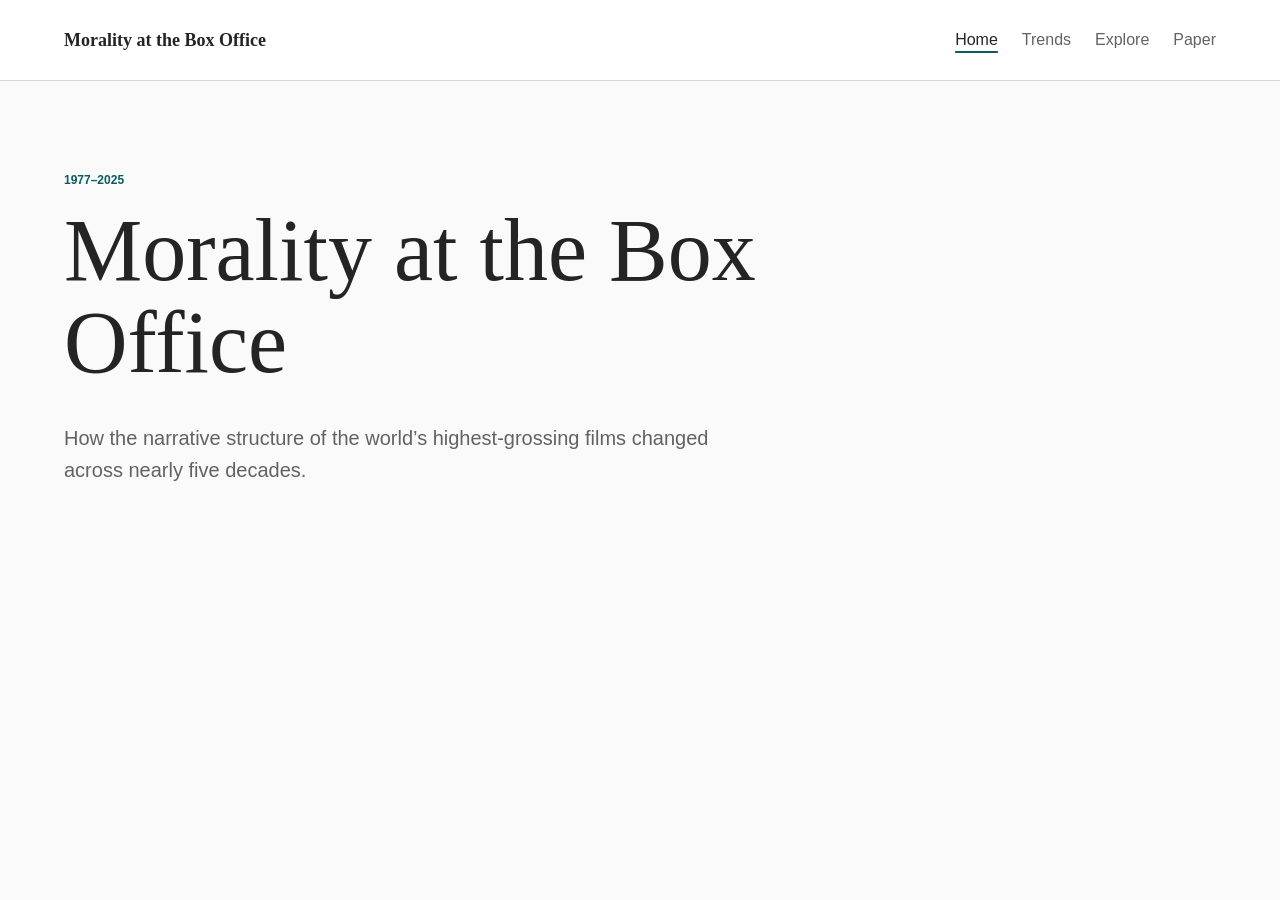
==== index.html @ e407e2e2 "Create initial static site structure" ====
<!doctype html>
<html lang="en">
  <head>
    <meta charset="utf-8">
    <meta name="viewport" content="width=device-width, initial-scale=1">
    <meta name="description" content="Explore narrative change in the highest-grossing films worldwide from 1977 to 2025.">
    <title>Morality at the Box Office</title>
    <link rel="stylesheet" href="css/style.css">
    <script src="js/main.js" defer></script>
  </head>
  <body>
    <a class="skip-link" href="#main-content">Skip to main content</a>
    <header class="site-header">
      <div class="site-header__inner">
        <a class="site-title" href="index.html">Morality at the Box Office</a>
        <nav aria-label="Primary navigation">
          <ul class="site-nav">
            <li><a href="index.html" aria-current="page">Home</a></li>
            <li><a href="trends.html">Trends</a></li>
            <li><a href="explore.html">Explore</a></li>
            <li><a href="paper.html">Paper</a></li>
          </ul>
        </nav>
      </div>
    </header>

    <main id="main-content" class="page-shell">
      <header class="page-intro">
        <p class="eyebrow">1977–2025</p>
        <h1>Morality at the Box Office</h1>
        <p class="lede">How the narrative structure of the world’s highest-grossing films changed across nearly five decades.</p>
      </header>
    </main>
  </body>
</html>
---- css/style.css ----
:root {
  color-scheme: light;
  --background: #fafafa;
  --surface: #ffffff;
  --text: #242424;
  --muted: #626262;
  --accent: #0b5b61;
  --border: #d6d6d2;
  --page-width: 72rem;
}

*,
*::before,
*::after {
  box-sizing: border-box;
}

html {
  font-family: Arial, Helvetica, sans-serif;
  line-height: 1.5;
  background: var(--background);
  color: var(--text);
}

body {
  min-height: 100vh;
  margin: 0;
}

a {
  color: inherit;
}

a:focus-visible {
  outline: 3px solid var(--accent);
  outline-offset: 4px;
}

.skip-link {
  position: fixed;
  z-index: 10;
  top: 1rem;
  left: 1rem;
  padding: 0.75rem 1rem;
  background: var(--text);
  color: var(--surface);
  transform: translateY(-200%);
}

.skip-link:focus {
  transform: translateY(0);
}

.site-header {
  border-bottom: 1px solid var(--border);
  background: var(--surface);
}

.site-header__inner {
  display: flex;
  align-items: center;
  justify-content: space-between;
  width: min(100% - 3rem, var(--page-width));
  min-height: 5rem;
  margin-inline: auto;
  gap: 2rem;
}

.site-title {
  font-family: Georgia, "Times New Roman", serif;
  font-size: 1.125rem;
  font-weight: 700;
  text-decoration: none;
}

.site-nav {
  display: flex;
  flex-wrap: wrap;
  margin: 0;
  padding: 0;
  gap: 0.25rem 1.5rem;
  list-style: none;
}

.site-nav a {
  display: block;
  padding-block: 0.75rem;
  color: var(--muted);
  text-decoration: none;
}

.site-nav a:hover,
.site-nav a[aria-current="page"] {
  color: var(--text);
  text-decoration: underline;
  text-decoration-color: var(--accent);
  text-decoration-thickness: 2px;
  text-underline-offset: 0.4rem;
}

.page-shell {
  width: min(100% - 3rem, var(--page-width));
  margin-inline: auto;
  padding-block: clamp(4rem, 10vh, 8rem);
}

.page-intro {
  max-width: 48rem;
}

.eyebrow {
  margin: 0 0 1rem;
  color: var(--accent);
  font-size: 0.75rem;
  font-weight: 700;
  letter-spacing: 0;
  text-transform: uppercase;
}

h1 {
  max-width: 16ch;
  margin: 0;
  font-family: Georgia, "Times New Roman", serif;
  font-size: clamp(2.5rem, 7vw, 5.5rem);
  font-weight: 400;
  line-height: 1.05;
  letter-spacing: 0;
}

.lede {
  max-width: 42rem;
  margin: 2rem 0 0;
  color: var(--muted);
  font-size: 1.25rem;
  line-height: 1.6;
}

@media (max-width: 42rem) {
  .site-header__inner {
    align-items: flex-start;
    flex-direction: column;
    width: min(100% - 2rem, var(--page-width));
    padding-block: 1.25rem;
    gap: 0.5rem;
  }

  .site-nav {
    gap: 0 1.25rem;
  }

  .page-shell {
    width: min(100% - 2rem, var(--page-width));
    padding-block: 4rem;
  }

  h1 {
    font-size: 2.75rem;
  }

  .lede {
    font-size: 1.125rem;
  }
}
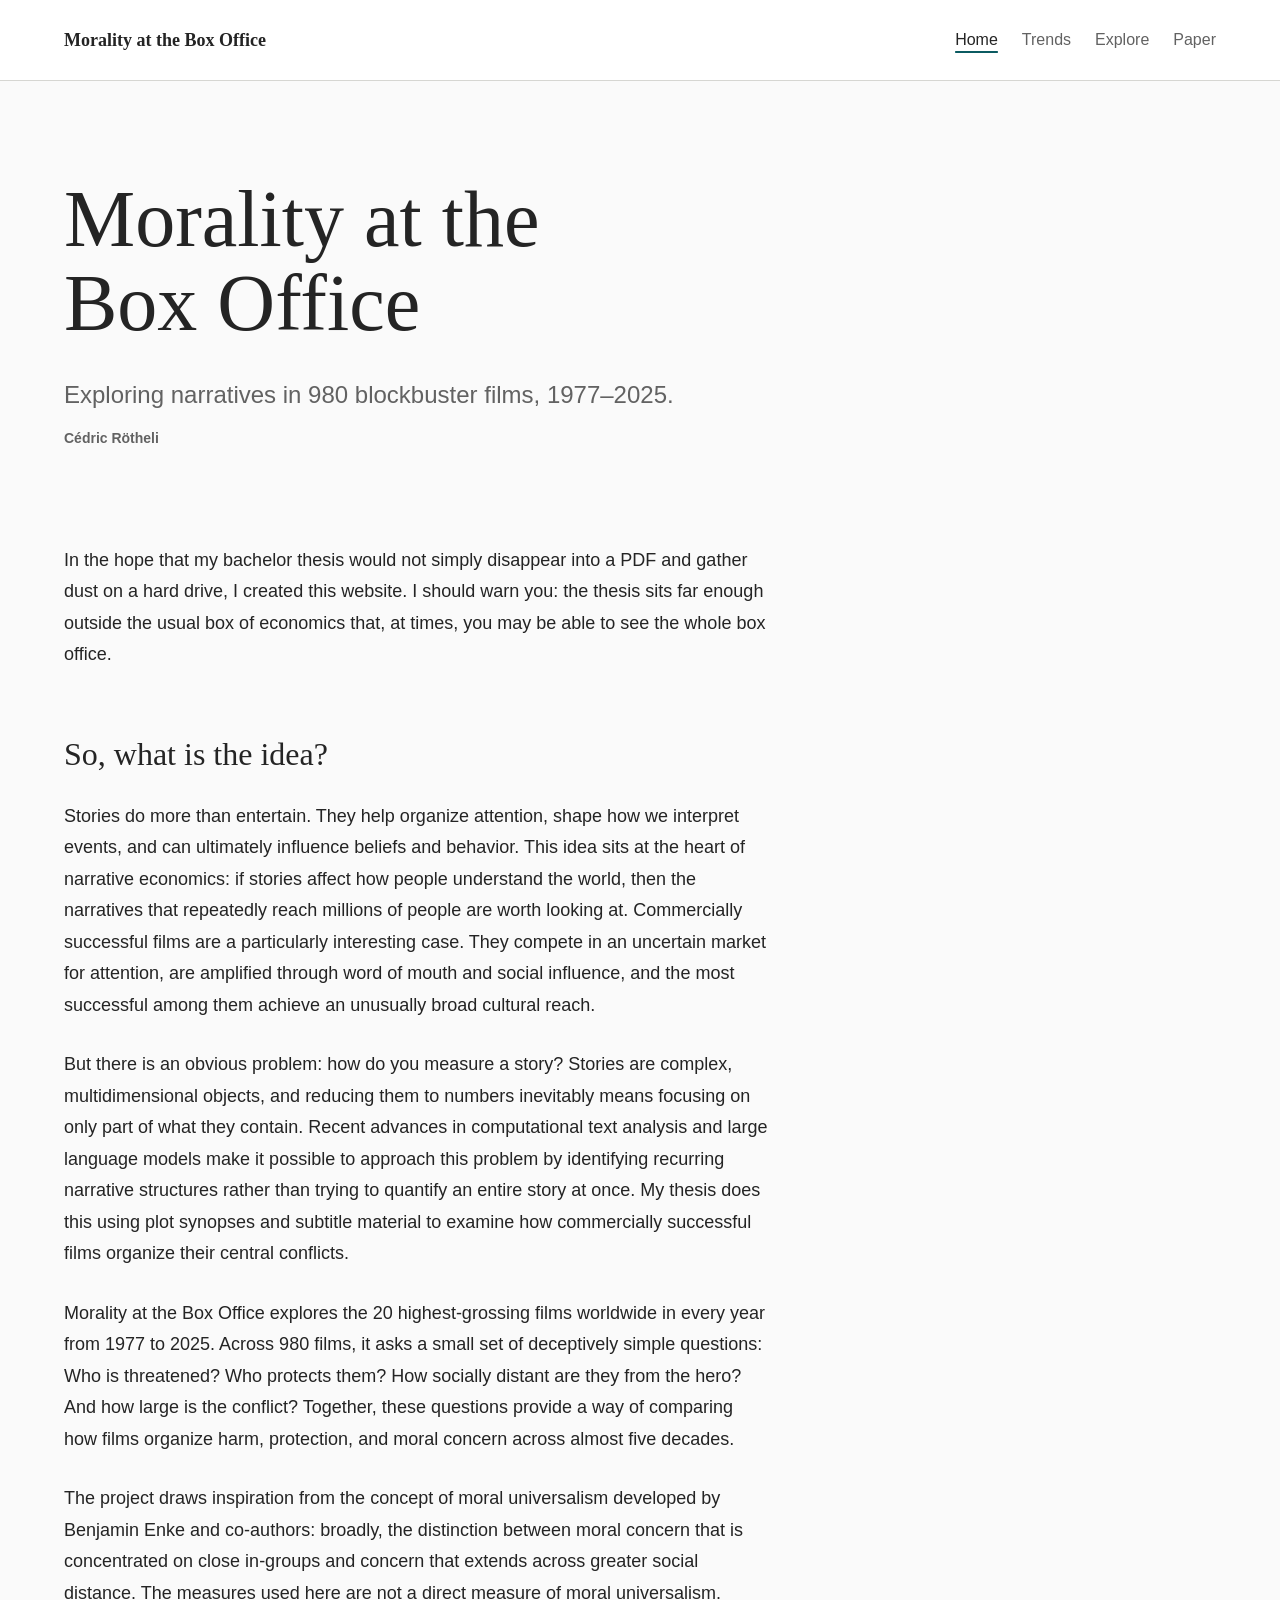
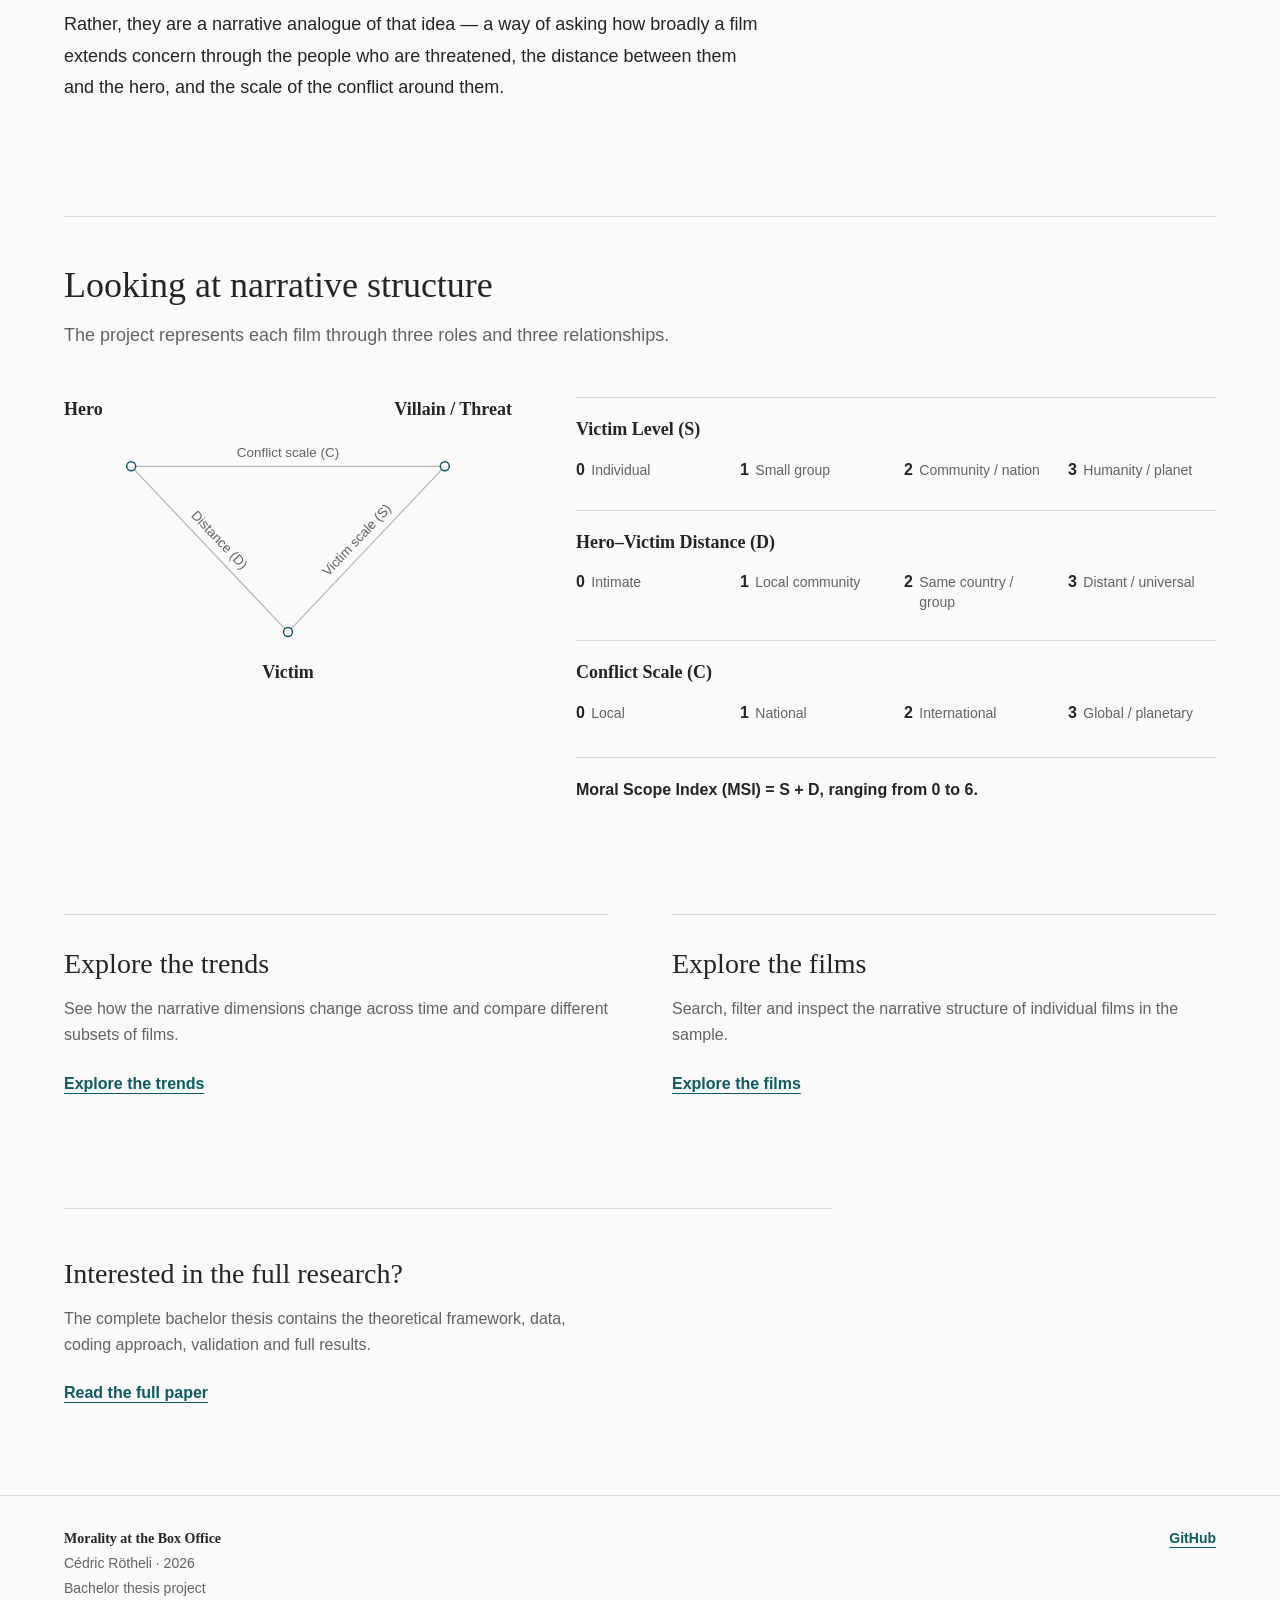
==== commit ffd218f5: "Polish site and add favicon" ====
--- a/index.html
+++ b/index.html
@@ -3,10 +3,10 @@
   <head>
     <meta charset="utf-8">
     <meta name="viewport" content="width=device-width, initial-scale=1">
-    <meta name="description" content="Explore narrative change in the highest-grossing films worldwide from 1977 to 2025.">
+    <meta name="description" content="An interactive narrative economics project exploring 980 blockbuster films from 1977 to 2025.">
     <title>Morality at the Box Office</title>
+    <link rel="icon" href="favicon.svg" type="image/svg+xml">
     <link rel="stylesheet" href="css/style.css">
-    <script src="js/main.js" defer></script>
   </head>
   <body>
     <a class="skip-link" href="#main-content">Skip to main content</a>
@@ -24,12 +24,143 @@
       </div>
     </header>
 
-    <main id="main-content" class="page-shell">
-      <header class="page-intro">
-        <p class="eyebrow">1977–2025</p>
+    <main id="main-content" class="page-shell home-page">
+      <header class="home-hero">
         <h1>Morality at the Box Office</h1>
-        <p class="lede">How the narrative structure of the world’s highest-grossing films changed across nearly five decades.</p>
+        <p>Exploring narratives in 980 blockbuster films, 1977–2025.</p>
+        <p class="home-hero__byline">Cédric Rötheli</p>
       </header>
+
+      <article class="home-introduction" aria-label="Project introduction">
+        <p>
+          In the hope that my bachelor thesis would not simply disappear into a PDF and gather dust on a hard drive, I created this website. I should warn you: the thesis sits far enough outside the usual box of economics that, at times, you may be able to see the whole box office.
+        </p>
+
+        <h2>So, what is the idea?</h2>
+
+        <p>
+          Stories do more than entertain. They help organize attention, shape how we interpret events, and can ultimately influence beliefs and behavior. This idea sits at the heart of narrative economics: if stories affect how people understand the world, then the narratives that repeatedly reach millions of people are worth looking at. Commercially successful films are a particularly interesting case. They compete in an uncertain market for attention, are amplified through word of mouth and social influence, and the most successful among them achieve an unusually broad cultural reach.
+        </p>
+
+        <p>
+          But there is an obvious problem: how do you measure a story? Stories are complex, multidimensional objects, and reducing them to numbers inevitably means focusing on only part of what they contain. Recent advances in computational text analysis and large language models make it possible to approach this problem by identifying recurring narrative structures rather than trying to quantify an entire story at once. My thesis does this using plot synopses and subtitle material to examine how commercially successful films organize their central conflicts.
+        </p>
+
+        <p>
+          Morality at the Box Office explores the 20 highest-grossing films worldwide in every year from 1977 to 2025. Across 980 films, it asks a small set of deceptively simple questions: Who is threatened? Who protects them? How socially distant are they from the hero? And how large is the conflict? Together, these questions provide a way of comparing how films organize harm, protection, and moral concern across almost five decades.
+        </p>
+
+        <p>
+          The project draws inspiration from the concept of moral universalism developed by Benjamin Enke and co-authors: broadly, the distinction between moral concern that is concentrated on close in-groups and concern that extends across greater social distance. The measures used here are not a direct measure of moral universalism. Rather, they are a narrative analogue of that idea — a way of asking how broadly a film extends concern through the people who are threatened, the distance between them and the hero, and the scale of the conflict around them.
+        </p>
+      </article>
+
+      <section class="home-section home-concept" aria-labelledby="home-concept-title">
+        <header class="home-section__header">
+          <h2 id="home-concept-title">Looking at narrative structure</h2>
+          <p>The project represents each film through three roles and three relationships.</p>
+        </header>
+
+        <div class="home-concept__layout">
+          <div
+            class="home-narrative"
+            role="img"
+            aria-label="A triangle links Hero, Villain or Threat, and Victim. Hero to Victim represents Distance D. Villain or Threat to Victim represents Victim scale S. Hero to Villain or Threat represents Conflict scale C."
+          >
+            <div class="narrative-triangle__top">
+              <div class="narrative-triangle__vertex"><strong>Hero</strong></div>
+              <div class="narrative-triangle__vertex"><strong>Villain / Threat</strong></div>
+            </div>
+
+            <svg class="narrative-triangle__svg" viewBox="0 0 400 220" aria-hidden="true" focusable="false">
+              <path id="home-conflict-edge" class="narrative-triangle__edge" d="M 60 36 L 340 36"></path>
+              <path id="home-distance-edge" class="narrative-triangle__edge" d="M 60 36 L 200 184"></path>
+              <path id="home-victim-edge" class="narrative-triangle__edge" d="M 200 184 L 340 36"></path>
+
+              <text class="narrative-triangle__edge-label" dy="-8">
+                <textPath href="#home-conflict-edge" startOffset="50%" text-anchor="middle">Conflict scale (C)</textPath>
+              </text>
+              <text class="narrative-triangle__edge-label" dy="-8">
+                <textPath href="#home-distance-edge" startOffset="50%" text-anchor="middle">Distance (D)</textPath>
+              </text>
+              <text class="narrative-triangle__edge-label" dy="-8">
+                <textPath href="#home-victim-edge" startOffset="50%" text-anchor="middle">Victim scale (S)</textPath>
+              </text>
+
+              <circle class="narrative-triangle__point" cx="60" cy="36" r="4"></circle>
+              <circle class="narrative-triangle__point" cx="340" cy="36" r="4"></circle>
+              <circle class="narrative-triangle__point" cx="200" cy="184" r="4"></circle>
+            </svg>
+
+            <div class="narrative-triangle__vertex narrative-triangle__victim"><strong>Victim</strong></div>
+          </div>
+
+          <div class="home-scales">
+            <section class="home-scale" aria-labelledby="victim-level-scale-title">
+              <h3 id="victim-level-scale-title">Victim Level (S)</h3>
+              <dl>
+                <div><dt>0</dt><dd>Individual</dd></div>
+                <div><dt>1</dt><dd>Small group</dd></div>
+                <div><dt>2</dt><dd>Community / nation</dd></div>
+                <div><dt>3</dt><dd>Humanity / planet</dd></div>
+              </dl>
+            </section>
+
+            <section class="home-scale" aria-labelledby="hero-victim-scale-title">
+              <h3 id="hero-victim-scale-title">Hero–Victim Distance (D)</h3>
+              <dl>
+                <div><dt>0</dt><dd>Intimate</dd></div>
+                <div><dt>1</dt><dd>Local community</dd></div>
+                <div><dt>2</dt><dd>Same country / group</dd></div>
+                <div><dt>3</dt><dd>Distant / universal</dd></div>
+              </dl>
+            </section>
+
+            <section class="home-scale" aria-labelledby="conflict-scale-title">
+              <h3 id="conflict-scale-title">Conflict Scale (C)</h3>
+              <dl>
+                <div><dt>0</dt><dd>Local</dd></div>
+                <div><dt>1</dt><dd>National</dd></div>
+                <div><dt>2</dt><dd>International</dd></div>
+                <div><dt>3</dt><dd>Global / planetary</dd></div>
+              </dl>
+            </section>
+
+            <p class="home-scales__note">Moral Scope Index (MSI) = S + D, ranging from 0 to 6.</p>
+          </div>
+        </div>
+      </section>
+
+      <div class="home-next-steps">
+        <section class="home-next-step" aria-labelledby="home-trends-title">
+          <h2 id="home-trends-title">Explore the trends</h2>
+          <p>See how the narrative dimensions change across time and compare different subsets of films.</p>
+          <a class="home-text-link" href="trends.html">Explore the trends</a>
+        </section>
+
+        <section class="home-next-step" aria-labelledby="home-films-title">
+          <h2 id="home-films-title">Explore the films</h2>
+          <p>Search, filter and inspect the narrative structure of individual films in the sample.</p>
+          <a class="home-text-link" href="explore.html">Explore the films</a>
+        </section>
+      </div>
+
+      <section class="home-paper" aria-labelledby="home-paper-title">
+        <h2 id="home-paper-title">Interested in the full research?</h2>
+        <p>The complete bachelor thesis contains the theoretical framework, data, coding approach, validation and full results.</p>
+        <a class="home-text-link" href="paper.html">Read the full paper</a>
+      </section>
     </main>
+
+    <footer class="site-footer">
+      <div class="site-footer__inner">
+        <div class="site-footer__text">
+          <p class="site-footer__title">Morality at the Box Office</p>
+          <p>Cédric Rötheli · 2026</p>
+          <p>Bachelor thesis project</p>
+        </div>
+        <a href="https://github.com/Cedric-Roetheli/morality-at-the-box-office">GitHub</a>
+      </div>
+    </footer>
   </body>
 </html>
--- a/css/style.css
+++ b/css/style.css
@@ -135,6 +135,958 @@
   line-height: 1.6;
 }
 
+.home-page {
+  padding-top: 6rem;
+}
+
+.home-hero {
+  max-width: 54rem;
+}
+
+.home-hero h1 {
+  max-width: 15ch;
+  font-size: 5rem;
+}
+
+.home-hero p {
+  max-width: 40rem;
+  margin: 2rem 0 0;
+  color: var(--muted);
+  font-size: 1.5rem;
+  line-height: 1.5;
+}
+
+.home-hero .home-hero__byline {
+  margin-top: 1rem;
+  font-size: 0.875rem;
+  font-weight: 700;
+  line-height: 1.4;
+}
+
+.home-introduction {
+  max-width: 44rem;
+  margin-top: 6rem;
+  font-size: 1.125rem;
+  line-height: 1.75;
+}
+
+.home-introduction h2 {
+  margin: 4rem 0 1.5rem;
+  font-family: Georgia, "Times New Roman", serif;
+  font-size: 2rem;
+  font-weight: 400;
+  line-height: 1.2;
+}
+
+.home-introduction p {
+  margin: 1.75rem 0 0;
+}
+
+.home-introduction > p:first-child {
+  margin-top: 0;
+}
+
+.home-section {
+  margin-top: 7rem;
+  padding-top: 3rem;
+  border-top: 1px solid var(--border);
+}
+
+.home-section__header {
+  max-width: 46rem;
+}
+
+.home-section__header h2 {
+  margin: 0;
+  font-family: Georgia, "Times New Roman", serif;
+  font-size: 2.25rem;
+  font-weight: 400;
+  line-height: 1.15;
+}
+
+.home-section__header p {
+  margin: 1rem 0 0;
+  color: var(--muted);
+  font-size: 1.125rem;
+}
+
+.home-concept__layout {
+  display: grid;
+  grid-template-columns: minmax(18rem, 28rem) minmax(0, 1fr);
+  align-items: start;
+  margin-top: 3rem;
+  gap: 4rem;
+}
+
+.home-narrative {
+  width: min(100%, 30rem);
+  min-width: 0;
+}
+
+.home-narrative .narrative-triangle__vertex {
+  font-family: Georgia, "Times New Roman", serif;
+  font-size: 1.125rem;
+}
+
+.home-scales {
+  min-width: 0;
+}
+
+.home-scale {
+  padding-top: 1.25rem;
+  border-top: 1px solid var(--border);
+}
+
+.home-scale + .home-scale {
+  margin-top: 1.75rem;
+}
+
+.home-scale h3 {
+  margin: 0 0 1rem;
+  font-family: Georgia, "Times New Roman", serif;
+  font-size: 1.125rem;
+  line-height: 1.3;
+}
+
+.home-scale dl {
+  display: grid;
+  grid-template-columns: repeat(4, minmax(0, 1fr));
+  margin: 0;
+  gap: 0.75rem 1rem;
+}
+
+.home-scale dl > div {
+  display: flex;
+  min-width: 0;
+  align-items: baseline;
+  gap: 0.4rem;
+}
+
+.home-scale dt {
+  flex: 0 0 auto;
+  color: var(--text);
+  font-weight: 700;
+  font-variant-numeric: tabular-nums;
+}
+
+.home-scale dd {
+  margin: 0;
+  color: var(--muted);
+  font-size: 0.875rem;
+  line-height: 1.4;
+}
+
+.home-scales__note {
+  margin: 2rem 0 0;
+  padding-top: 1.25rem;
+  border-top: 1px solid var(--border);
+  font-weight: 700;
+}
+
+.home-next-steps {
+  display: grid;
+  grid-template-columns: repeat(2, minmax(0, 1fr));
+  margin-top: 7rem;
+  gap: 4rem;
+}
+
+.home-next-step,
+.home-paper {
+  padding-top: 2rem;
+  border-top: 1px solid var(--border);
+}
+
+.home-next-step h2,
+.home-paper h2 {
+  margin: 0;
+  font-family: Georgia, "Times New Roman", serif;
+  font-size: 1.75rem;
+  font-weight: 400;
+  line-height: 1.2;
+}
+
+.home-next-step p,
+.home-paper p {
+  max-width: 34rem;
+  margin: 1rem 0 0;
+  color: var(--muted);
+  line-height: 1.6;
+}
+
+.home-text-link {
+  display: inline-block;
+  margin-top: 1.5rem;
+  color: var(--accent);
+  font-weight: 700;
+  text-decoration-thickness: 1px;
+  text-underline-offset: 0.25rem;
+}
+
+.home-text-link:hover {
+  text-decoration-thickness: 2px;
+}
+
+.home-paper {
+  max-width: 48rem;
+  margin-top: 7rem;
+  padding-top: 3rem;
+}
+
+.film-explorer {
+  margin-top: 4rem;
+}
+
+.film-controls {
+  margin-bottom: 1.5rem;
+}
+
+.film-controls__primary,
+.film-controls__secondary {
+  display: grid;
+  align-items: end;
+  gap: 1.5rem;
+}
+
+.film-controls__primary {
+  grid-template-columns: minmax(0, 30rem) minmax(18rem, 26rem);
+}
+
+.film-controls__secondary {
+  grid-template-columns: repeat(auto-fit, minmax(11rem, 1fr));
+  margin-top: 1.25rem;
+}
+
+.film-control label {
+  display: block;
+  margin-bottom: 0.5rem;
+  font-weight: 700;
+}
+
+.film-search input,
+.film-control select {
+  width: 100%;
+  min-height: 3rem;
+  padding: 0.75rem 1rem;
+  border: 1px solid var(--border);
+  background: var(--surface);
+  color: var(--text);
+  font: inherit;
+}
+
+.film-search input:focus-visible,
+.film-control select:focus-visible {
+  border-color: var(--accent);
+  outline: 3px solid var(--accent);
+  outline-offset: 2px;
+}
+
+.film-year-range__header {
+  display: flex;
+  align-items: baseline;
+  justify-content: space-between;
+  margin-bottom: 0.5rem;
+  gap: 1rem;
+  font-weight: 700;
+}
+
+.film-year-range__header output {
+  color: var(--accent);
+  font-variant-numeric: tabular-nums;
+}
+
+.film-year-range__sliders {
+  display: grid;
+  grid-template-columns: repeat(2, minmax(0, 1fr));
+  gap: 1rem;
+}
+
+.film-year-range__slider label {
+  margin-bottom: 0.125rem;
+  color: var(--muted);
+  font-size: 0.75rem;
+  font-weight: 400;
+}
+
+.film-year-range__slider input {
+  width: 100%;
+  min-height: 1.5rem;
+  margin: 0;
+  accent-color: var(--accent);
+}
+
+.film-year-range__slider input:focus-visible {
+  outline: 3px solid var(--accent);
+  outline-offset: 2px;
+}
+
+.film-result-count {
+  margin: 0 0 0.75rem;
+  color: var(--muted);
+  font-size: 0.875rem;
+  font-variant-numeric: tabular-nums;
+}
+
+.film-list {
+  margin: 0;
+  padding: 0;
+  border-top: 1px solid var(--border);
+  list-style: none;
+}
+
+.film-list__item {
+  border-bottom: 1px solid var(--border);
+}
+
+.film-list__link {
+  display: grid;
+  grid-template-columns: minmax(14rem, 2fr) minmax(24rem, 3fr);
+  align-items: center;
+  padding-block: 1.5rem;
+  gap: 2rem;
+  text-decoration: none;
+}
+
+.film-list__link:hover .film-list__title {
+  text-decoration: underline;
+  text-decoration-color: var(--accent);
+  text-decoration-thickness: 2px;
+  text-underline-offset: 0.25rem;
+}
+
+.film-list__title {
+  margin: 0;
+  font-family: Georgia, "Times New Roman", serif;
+  font-size: 1.375rem;
+  line-height: 1.3;
+}
+
+.film-list__facts {
+  display: grid;
+  grid-template-columns: repeat(3, minmax(0, 1fr));
+  margin: 0;
+  gap: 1.5rem;
+}
+
+.film-list__fact dt {
+  margin-bottom: 0.25rem;
+  color: var(--muted);
+  font-size: 0.75rem;
+  font-weight: 700;
+  letter-spacing: 0;
+  text-transform: uppercase;
+}
+
+.film-list__fact dd {
+  margin: 0;
+  font-variant-numeric: tabular-nums;
+}
+
+.film-list__status {
+  margin: 0;
+  padding-block: 1.5rem;
+  border-bottom: 1px solid var(--border);
+  color: var(--muted);
+}
+
+.film-list__status--error {
+  color: #8a2f2a;
+}
+
+.back-link {
+  display: inline-block;
+  margin-bottom: 3rem;
+  color: var(--accent);
+  font-weight: 700;
+  text-underline-offset: 0.25rem;
+}
+
+.film-detail__header {
+  display: grid;
+  grid-template-columns: minmax(0, 1fr) minmax(20rem, 26rem);
+  align-items: start;
+  gap: 4rem;
+}
+
+.film-detail__heading {
+  min-width: 0;
+}
+
+.narrative-structure {
+  min-width: 0;
+}
+
+.narrative-structure h2 {
+  margin: 0 0 1.5rem;
+  font-family: Georgia, "Times New Roman", serif;
+  font-size: 1.375rem;
+  line-height: 1.3;
+}
+
+.narrative-triangle__top {
+  display: grid;
+  grid-template-columns: repeat(2, minmax(0, 1fr));
+  align-items: end;
+  gap: 2rem;
+}
+
+.narrative-triangle__top .narrative-triangle__vertex:last-child {
+  text-align: right;
+}
+
+.narrative-triangle__vertex {
+  min-width: 0;
+  font-size: 0.875rem;
+  line-height: 1.35;
+  overflow-wrap: anywhere;
+}
+
+.narrative-triangle__role {
+  display: block;
+  margin-bottom: 0.25rem;
+  color: var(--muted);
+  font-size: 0.6875rem;
+  font-weight: 700;
+  letter-spacing: 0;
+  text-transform: uppercase;
+}
+
+.narrative-triangle__vertex strong {
+  font-weight: 700;
+}
+
+.narrative-triangle__svg {
+  display: block;
+  width: 100%;
+  height: auto;
+  margin-block: 0.25rem -0.75rem;
+  overflow: visible;
+}
+
+.narrative-triangle__edge {
+  fill: none;
+  stroke: var(--muted);
+  stroke-width: 1.25;
+  opacity: 0.45;
+  vector-effect: non-scaling-stroke;
+}
+
+.narrative-triangle__point {
+  fill: var(--surface);
+  stroke: var(--accent);
+  stroke-width: 1.5;
+  vector-effect: non-scaling-stroke;
+}
+
+.narrative-triangle__edge-label {
+  fill: var(--muted);
+  font-family: Arial, Helvetica, sans-serif;
+  font-size: 12px;
+  letter-spacing: 0;
+}
+
+.narrative-triangle__victim {
+  width: min(100%, 24rem);
+  margin-inline: auto;
+  text-align: center;
+}
+
+.film-detail__sections {
+  display: grid;
+  grid-template-columns: repeat(2, minmax(0, 1fr));
+  margin-top: 4rem;
+  border-top: 1px solid var(--border);
+  column-gap: 4rem;
+}
+
+.film-detail__section {
+  padding-block: 2rem;
+  border-bottom: 1px solid var(--border);
+}
+
+.film-detail__section h2 {
+  margin: 0 0 1.5rem;
+  font-family: Georgia, "Times New Roman", serif;
+  font-size: 1.375rem;
+  line-height: 1.3;
+}
+
+.film-detail__facts {
+  display: grid;
+  grid-template-columns: repeat(2, minmax(0, 1fr));
+  margin: 0;
+  gap: 1.5rem;
+}
+
+.film-detail__fact dt {
+  margin-bottom: 0.25rem;
+  color: var(--muted);
+  font-size: 0.75rem;
+  font-weight: 700;
+  letter-spacing: 0;
+  text-transform: uppercase;
+}
+
+.film-detail__fact dd {
+  margin: 0;
+  line-height: 1.4;
+}
+
+.film-detail__fact--primary {
+  grid-column: 1 / -1;
+  padding-bottom: 1.5rem;
+  border-bottom: 1px solid var(--border);
+}
+
+.film-detail__fact--primary dd {
+  color: var(--accent);
+  font-family: Georgia, "Times New Roman", serif;
+  font-size: 3.5rem;
+  line-height: 1;
+}
+
+.film-detail__status {
+  margin: 0;
+  padding-block: 1.5rem;
+  border-block: 1px solid var(--border);
+  color: var(--muted);
+}
+
+.trend-filters {
+  margin-top: 4rem;
+  padding-block: 2rem;
+  border-block: 1px solid var(--border);
+}
+
+.trend-filters__header {
+  display: flex;
+  align-items: flex-start;
+  justify-content: space-between;
+  gap: 2rem;
+}
+
+.trend-filters__header h2 {
+  margin: 0;
+  font-family: Georgia, "Times New Roman", serif;
+  font-size: 1.5rem;
+  font-weight: 400;
+  line-height: 1.2;
+}
+
+.trend-filters__summary {
+  margin: 0.5rem 0 0;
+  color: var(--muted);
+  font-size: 0.875rem;
+  font-variant-numeric: tabular-nums;
+}
+
+.trend-filters__reset {
+  min-height: 2.5rem;
+  padding: 0.5rem 0.875rem;
+  border: 1px solid var(--border);
+  background: transparent;
+  color: var(--text);
+  font: inherit;
+  cursor: pointer;
+}
+
+.trend-filters__reset:hover {
+  border-color: var(--text);
+}
+
+.trend-filters__reset:focus-visible {
+  border-color: var(--accent);
+  outline: 3px solid var(--accent);
+  outline-offset: 2px;
+}
+
+.trend-filters__reset:disabled {
+  color: var(--muted);
+  cursor: default;
+  opacity: 0.65;
+}
+
+.trend-filters__controls {
+  display: grid;
+  grid-template-columns: repeat(4, minmax(0, 1fr));
+  align-items: end;
+  margin-top: 2rem;
+  gap: 1.5rem;
+}
+
+.trend-filters__year {
+  grid-column: span 2;
+}
+
+.trend-multi-filter {
+  position: relative;
+  min-width: 0;
+}
+
+.trend-multi-filter__label {
+  display: block;
+  margin-bottom: 0.5rem;
+  font-weight: 700;
+}
+
+.trend-multi-filter details {
+  position: relative;
+}
+
+.trend-multi-filter summary {
+  min-height: 3rem;
+  padding: 0.75rem 1rem;
+  border: 1px solid var(--border);
+  background: var(--surface);
+  color: var(--text);
+  cursor: pointer;
+  overflow-wrap: anywhere;
+}
+
+.trend-multi-filter details[open] summary {
+  border-color: var(--accent);
+}
+
+.trend-multi-filter summary:focus-visible {
+  border-color: var(--accent);
+  outline: 3px solid var(--accent);
+  outline-offset: 2px;
+}
+
+.trend-multi-filter fieldset {
+  position: absolute;
+  z-index: 4;
+  top: calc(100% + 0.25rem);
+  left: 0;
+  width: max-content;
+  min-width: 100%;
+  max-width: min(20rem, calc(100vw - 3rem));
+  max-height: 18rem;
+  margin: 0;
+  padding: 0.5rem;
+  overflow-y: auto;
+  border: 1px solid var(--border);
+  background: var(--surface);
+}
+
+.trend-multi-filter fieldset label {
+  display: flex;
+  align-items: flex-start;
+  margin: 0;
+  padding: 0.5rem;
+  gap: 0.625rem;
+  font-weight: 400;
+  line-height: 1.35;
+  cursor: pointer;
+}
+
+.trend-multi-filter fieldset label:hover {
+  background: var(--background);
+}
+
+.trend-multi-filter input {
+  flex: 0 0 auto;
+  width: 1rem;
+  height: 1rem;
+  margin: 0.125rem 0 0;
+  accent-color: var(--accent);
+}
+
+.trend-multi-filter input:focus-visible {
+  outline: 3px solid var(--accent);
+  outline-offset: 2px;
+}
+
+.trend-filter-status {
+  margin: 4rem 0 0;
+  padding-block: 1.5rem;
+  border-block: 1px solid var(--border);
+  color: var(--muted);
+}
+
+.trend-section {
+  margin-top: 6rem;
+  padding-top: 3rem;
+  border-top: 1px solid var(--border);
+}
+
+.trend-section__header {
+  max-width: 46rem;
+}
+
+.trend-section__header h2 {
+  margin: 0;
+  font-family: Georgia, "Times New Roman", serif;
+  font-size: 2.25rem;
+  font-weight: 400;
+  line-height: 1.15;
+}
+
+.trend-section__header p {
+  margin: 1rem 0 0;
+  color: var(--muted);
+  font-size: 1.125rem;
+}
+
+.trend-scale {
+  max-width: 56rem;
+  margin-top: 1rem;
+  color: var(--muted);
+  font-size: 0.8125rem;
+  line-height: 1.45;
+}
+
+.trend-scale__note {
+  margin: 0;
+}
+
+.trend-scale__labels {
+  display: grid;
+  grid-template-columns: repeat(4, minmax(0, 1fr));
+  gap: 0.75rem 1.5rem;
+  margin: 0;
+}
+
+.trend-scale__labels > div {
+  display: flex;
+  min-width: 0;
+  align-items: baseline;
+  gap: 0.4rem;
+}
+
+.trend-scale__labels dt {
+  color: var(--text);
+  font-weight: 700;
+  font-variant-numeric: tabular-nums;
+}
+
+.trend-scale__labels dd {
+  margin: 0;
+}
+
+.trend-chart {
+  position: relative;
+  margin-top: 2.5rem;
+}
+
+.trend-scale + .trend-chart {
+  margin-top: 1.5rem;
+}
+
+.trend-chart__legend {
+  display: flex;
+  flex-wrap: wrap;
+  margin: 0 0 1rem;
+  padding: 0;
+  gap: 0.75rem 1.5rem;
+  color: var(--muted);
+  font-size: 0.8125rem;
+  list-style: none;
+}
+
+.trend-chart__legend li {
+  display: flex;
+  align-items: center;
+  gap: 0.5rem;
+}
+
+.trend-chart__legend-line {
+  width: 2.5rem;
+  border-top-style: solid;
+}
+
+.trend-chart__legend-line--yearly {
+  border-top-width: 1px;
+  border-top-color: var(--muted);
+}
+
+.trend-chart__legend-line--moving {
+  border-top-width: 3px;
+  border-top-color: var(--accent);
+}
+
+.trend-chart__legend-line--baseline {
+  border-top-width: 1px;
+  border-top-color: var(--muted);
+  border-top-style: dashed;
+  opacity: 0.6;
+}
+
+.trend-chart__svg {
+  display: block;
+  width: 100%;
+  height: auto;
+  overflow: visible;
+  font-family: Arial, Helvetica, sans-serif;
+}
+
+.trend-chart__grid-line {
+  stroke: var(--border);
+  stroke-width: 1;
+  vector-effect: non-scaling-stroke;
+}
+
+.trend-chart__axis-line {
+  stroke: var(--muted);
+  stroke-width: 1;
+  vector-effect: non-scaling-stroke;
+}
+
+.trend-chart__tick-label {
+  fill: var(--muted);
+  font-size: 12px;
+  letter-spacing: 0;
+}
+
+.trend-chart__axis-label {
+  fill: var(--text);
+  font-size: 12px;
+  font-weight: 700;
+  letter-spacing: 0;
+}
+
+.trend-chart__yearly-line,
+.trend-chart__moving-line,
+.trend-chart__baseline-line {
+  fill: none;
+  stroke-linecap: round;
+  stroke-linejoin: round;
+  vector-effect: non-scaling-stroke;
+}
+
+.trend-chart__yearly-line {
+  stroke: var(--muted);
+  stroke-width: 1.25;
+  opacity: 0.65;
+}
+
+.trend-chart__moving-line {
+  stroke: var(--accent);
+  stroke-width: 3;
+}
+
+.trend-chart__baseline-line {
+  stroke: var(--muted);
+  stroke-width: 1.5;
+  stroke-dasharray: 6 5;
+  opacity: 0.55;
+}
+
+.trend-chart__point {
+  fill: var(--surface);
+  stroke: var(--muted);
+  stroke-width: 1.25;
+  vector-effect: non-scaling-stroke;
+}
+
+.trend-chart__point-target {
+  fill: transparent;
+  stroke: transparent;
+  cursor: default;
+}
+
+.trend-chart__point-target:focus {
+  fill: var(--surface);
+  stroke: var(--accent);
+  stroke-width: 2;
+  outline: none;
+  vector-effect: non-scaling-stroke;
+}
+
+.trend-chart__tooltip {
+  position: absolute;
+  z-index: 2;
+  min-width: 9rem;
+  padding: 0.625rem 0.75rem;
+  background: var(--text);
+  color: var(--surface);
+  font-size: 0.8125rem;
+  line-height: 1.45;
+  pointer-events: none;
+  transform: translate(-50%, calc(-100% - 0.75rem));
+}
+
+.trend-chart__tooltip--below {
+  transform: translate(-50%, 0.75rem);
+}
+
+.trend-chart__tooltip strong,
+.trend-chart__tooltip span {
+  display: block;
+}
+
+.trend-chart__tooltip strong {
+  margin-bottom: 0.125rem;
+  font-size: 0.875rem;
+}
+
+.trend-chart__status {
+  margin: 0;
+  padding-block: 1.5rem;
+  border-block: 1px solid var(--border);
+  color: var(--muted);
+}
+
+.trend-chart__status--error {
+  color: #8a2f2a;
+}
+
+.site-footer {
+  border-top: 1px solid var(--border);
+  color: var(--muted);
+}
+
+.site-footer__inner {
+  display: flex;
+  justify-content: space-between;
+  width: min(100% - 3rem, var(--page-width));
+  margin-inline: auto;
+  padding-block: 2rem 2.5rem;
+  gap: 2rem;
+  font-size: 0.875rem;
+}
+
+.site-footer__text {
+  display: grid;
+  gap: 0.25rem;
+}
+
+.site-footer p {
+  margin: 0;
+}
+
+.site-footer__title {
+  color: var(--text);
+  font-family: Georgia, "Times New Roman", serif;
+  font-weight: 700;
+}
+
+.site-footer a {
+  align-self: flex-start;
+  color: var(--accent);
+  font-weight: 700;
+  text-underline-offset: 0.25rem;
+}
+
+@media (max-width: 52rem) {
+  .home-concept__layout {
+    grid-template-columns: minmax(0, 1fr);
+    gap: 3rem;
+  }
+
+  .film-detail__header {
+    grid-template-columns: minmax(0, 1fr);
+    gap: 3rem;
+  }
+
+  .narrative-structure {
+    width: min(100%, 30rem);
+  }
+
+  .trend-filters__controls {
+    grid-template-columns: repeat(2, minmax(0, 1fr));
+  }
+}
+
 @media (max-width: 42rem) {
   .site-header__inner {
     align-items: flex-start;
@@ -153,6 +1105,13 @@
     padding-block: 4rem;
   }
 
+  .site-footer__inner {
+    flex-direction: column;
+    width: min(100% - 2rem, var(--page-width));
+    padding-block: 1.75rem 2rem;
+    gap: 1rem;
+  }
+
   h1 {
     font-size: 2.75rem;
   }
@@ -160,4 +1119,137 @@
   .lede {
     font-size: 1.125rem;
   }
-}
+
+  .home-page {
+    padding-top: 4rem;
+  }
+
+  .home-hero h1 {
+    font-size: 3rem;
+  }
+
+  .home-hero p {
+    font-size: 1.25rem;
+  }
+
+  .home-introduction {
+    margin-top: 4rem;
+    font-size: 1rem;
+  }
+
+  .home-introduction h2 {
+    margin-top: 3rem;
+    font-size: 1.75rem;
+  }
+
+  .home-section,
+  .home-next-steps,
+  .home-paper {
+    margin-top: 5rem;
+  }
+
+  .home-section {
+    padding-top: 2rem;
+  }
+
+  .home-section__header h2 {
+    font-size: 1.875rem;
+  }
+
+  .home-scale dl {
+    grid-template-columns: repeat(2, minmax(0, 1fr));
+  }
+
+  .home-next-steps {
+    grid-template-columns: minmax(0, 1fr);
+    gap: 3rem;
+  }
+
+  .film-explorer {
+    margin-top: 3rem;
+  }
+
+  .film-controls__primary,
+  .film-controls__secondary {
+    grid-template-columns: minmax(0, 1fr);
+    gap: 1rem;
+  }
+
+  .film-year-range__sliders {
+    grid-template-columns: minmax(0, 1fr);
+    gap: 0.5rem;
+  }
+
+  .trend-filters {
+    margin-top: 3rem;
+  }
+
+  .trend-filters__header {
+    flex-direction: column;
+    gap: 1rem;
+  }
+
+  .trend-filters__controls {
+    grid-template-columns: minmax(0, 1fr);
+    gap: 1rem;
+  }
+
+  .trend-filters__year {
+    grid-column: auto;
+  }
+
+  .trend-multi-filter fieldset {
+    position: static;
+    width: 100%;
+    max-width: none;
+    margin-top: 0.25rem;
+  }
+
+  .film-list__link {
+    grid-template-columns: minmax(0, 1fr);
+    gap: 1.25rem;
+  }
+
+  .film-list__facts {
+    gap: 1rem;
+  }
+
+  .narrative-triangle__top {
+    gap: 1rem;
+  }
+
+  .narrative-triangle__edge-label {
+    font-size: 13px;
+  }
+
+  .back-link {
+    margin-bottom: 2rem;
+  }
+
+  .film-detail__sections {
+    grid-template-columns: minmax(0, 1fr);
+    margin-top: 3rem;
+  }
+
+  .trend-section {
+    margin-top: 4rem;
+    padding-top: 2rem;
+  }
+
+  .trend-section__header h2 {
+    font-size: 1.875rem;
+  }
+
+  .trend-chart {
+    margin-top: 2rem;
+  }
+
+  .trend-scale__labels {
+    grid-template-columns: repeat(2, minmax(0, 1fr));
+    gap: 0.5rem 1rem;
+  }
+
+  .trend-scale + .trend-chart {
+    margin-top: 1.5rem;
+  }
+}
